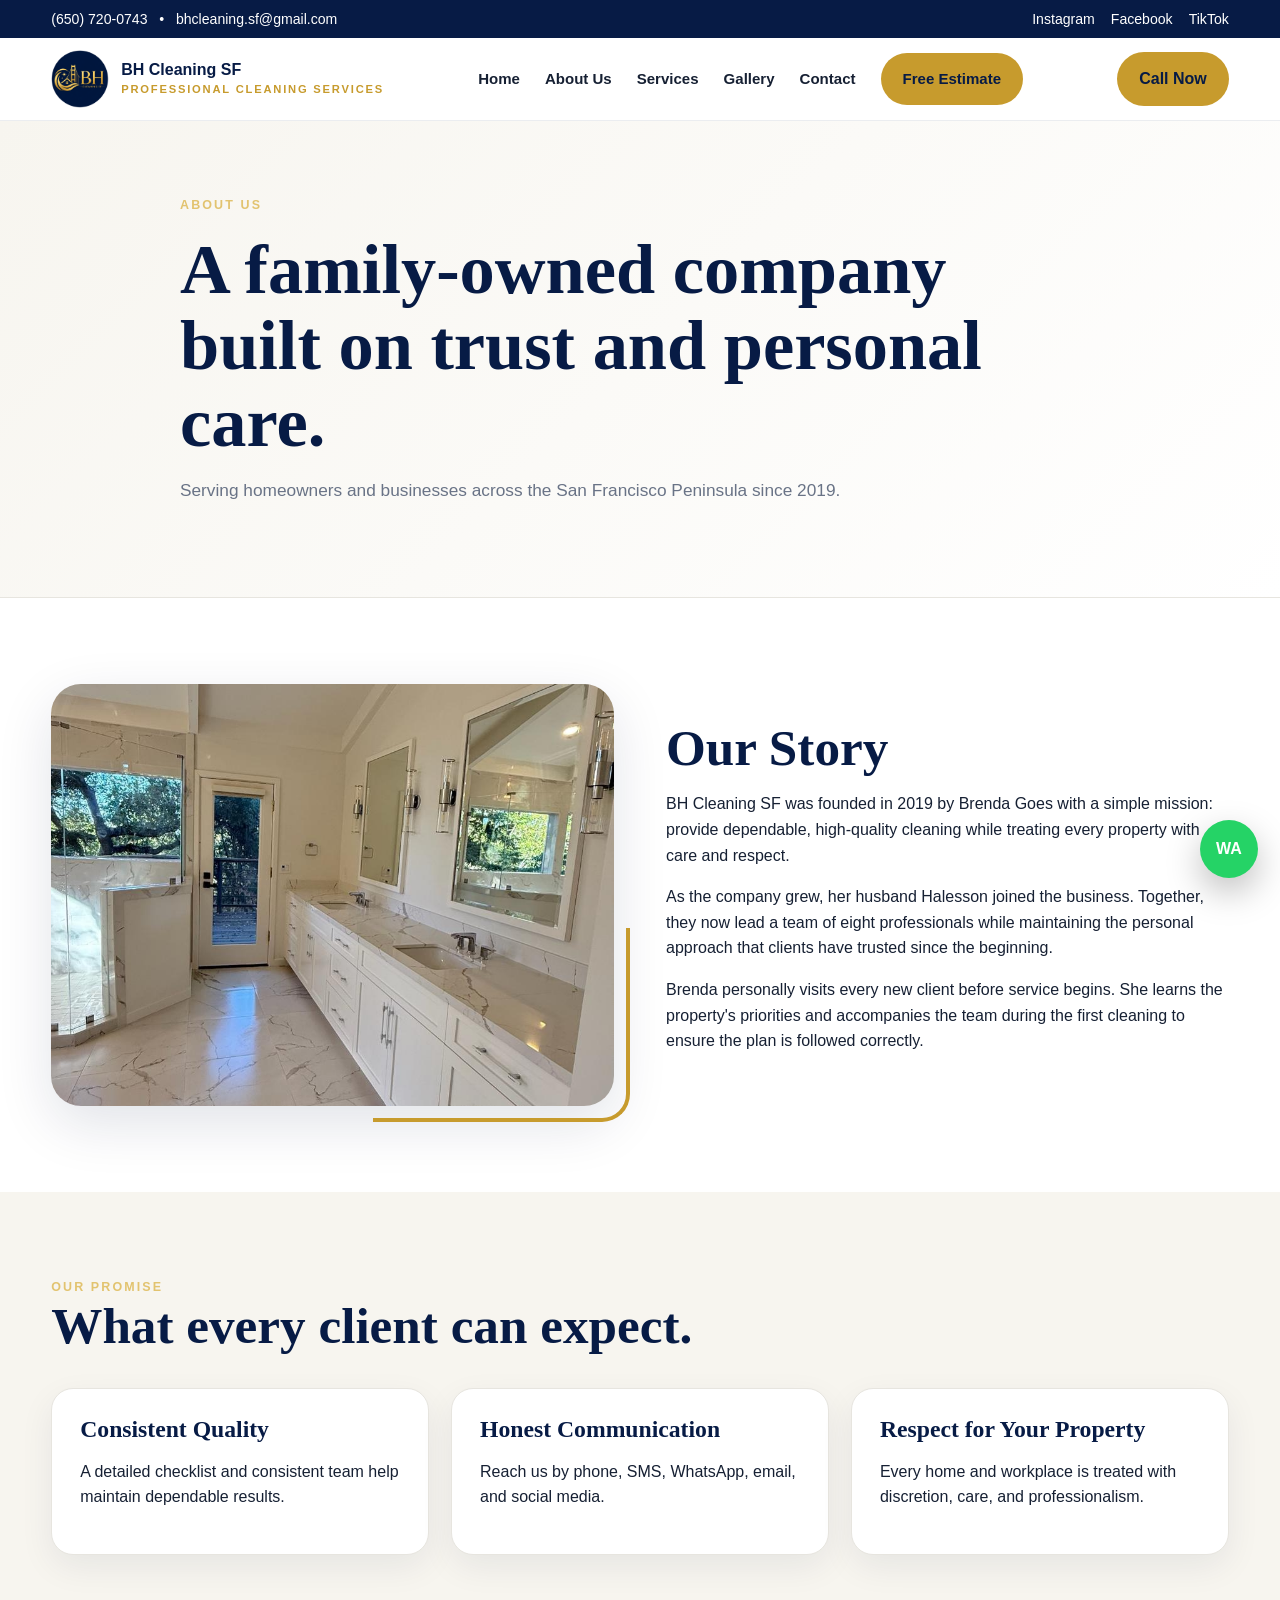
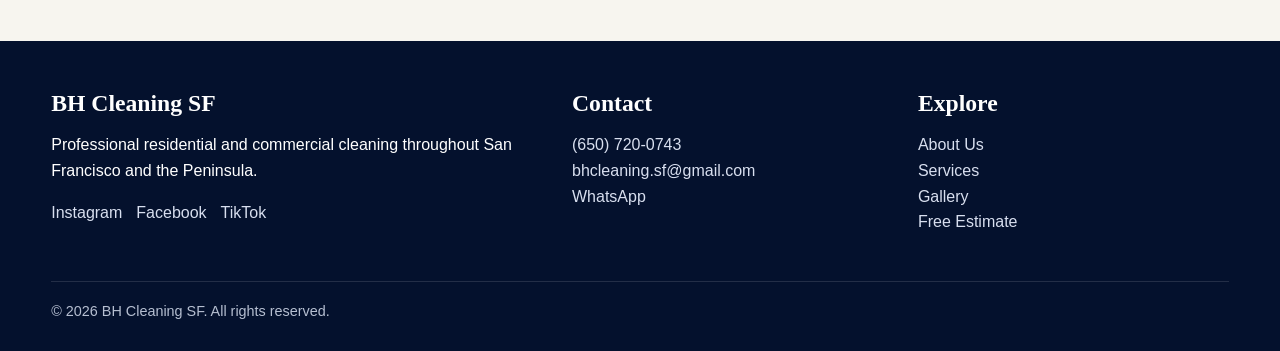
==== about.html @ 02523dd5 "Add files via upload" ====
<!doctype html><html lang="en"><head><meta charset="utf-8"><meta name="viewport" content="width=device-width,initial-scale=1"><title>About Us | BH Cleaning SF</title><meta name="description" content="Learn about BH Cleaning SF, a family-owned cleaning company founded by Brenda Goes in 2019."><link rel="stylesheet" href="styles.css"></head><body>
<div class="topbar">
  <div class="container topbar-inner">
    <div><a href="tel:+16507200743">(650) 720-0743</a> &nbsp; • &nbsp; <a href="mailto:bhcleaning.sf@gmail.com">bhcleaning.sf@gmail.com</a></div>
    <div class="topbar-social">
      <a href="https://instagram.com/bhcleaningsf" target="_blank" rel="noopener">Instagram</a>
      <a href="https://facebook.com/bhcleaningsf" target="_blank" rel="noopener">Facebook</a>
      <a href="https://tiktok.com/@bhcleaningsf" target="_blank" rel="noopener">TikTok</a>
    </div>
  </div>
</div>

<header class="site-header">
  <div class="container nav">
    <a class="brand" href="index.html">
      <img src="assets/logo.png" alt="BH Cleaning SF logo">
      <span class="brand-copy"><span>BH Cleaning SF</span><small>Professional Cleaning Services</small></span>
    </a>
    <nav class="nav-links">
      <a href="index.html">Home</a><a href="about.html">About Us</a><a href="services.html">Services</a>
      <a href="gallery.html">Gallery</a><a href="contact.html">Contact</a>
      <a class="btn btn-gold" href="contact.html">Free Estimate</a>
    </nav>
    <a class="btn btn-gold mobile-cta" href="tel:+16507200743">Call Now</a>
  </div>
</header>
<main>
<section class="page-hero"><div class="container"><div class="eyebrow">About Us</div><h1>A family-owned company built on trust and personal care.</h1><p class="lead">Serving homeowners and businesses across the San Francisco Peninsula since 2019.</p></div></section>
<section><div class="container split"><div class="media-frame fade"><img src="assets/kitchen.png" alt="BH Cleaning SF cared-for kitchen"></div><div class="fade"><h2>Our Story</h2><p>BH Cleaning SF was founded in 2019 by Brenda Goes with a simple mission: provide dependable, high-quality cleaning while treating every property with care and respect.</p><p>As the company grew, her husband Halesson joined the business. Together, they now lead a team of eight professionals while maintaining the personal approach that clients have trusted since the beginning.</p><p>Brenda personally visits every new client before service begins. She learns the property's priorities and accompanies the team during the first cleaning to ensure the plan is followed correctly.</p></div></div></section>
<section class="soft"><div class="container"><div class="section-intro fade"><div class="eyebrow">Our Promise</div><h2>What every client can expect.</h2></div><div class="cards"><div class="card fade"><h3>Consistent Quality</h3><p>A detailed checklist and consistent team help maintain dependable results.</p></div><div class="card fade"><h3>Honest Communication</h3><p>Reach us by phone, SMS, WhatsApp, email, and social media.</p></div><div class="card fade"><h3>Respect for Your Property</h3><p>Every home and workplace is treated with discretion, care, and professionalism.</p></div></div></div></section>
</main>
<footer class="footer">
  <div class="container">
    <div class="footer-grid">
      <div>
        <h3>BH Cleaning SF</h3>
        <p>Professional residential and commercial cleaning throughout San Francisco and the Peninsula.</p>
        <div class="footer-social">
          <a href="https://instagram.com/bhcleaningsf" target="_blank" rel="noopener">Instagram</a>
          <a href="https://facebook.com/bhcleaningsf" target="_blank" rel="noopener">Facebook</a>
          <a href="https://tiktok.com/@bhcleaningsf" target="_blank" rel="noopener">TikTok</a>
        </div>
      </div>
      <div><h3>Contact</h3><p><a href="tel:+16507200743">(650) 720-0743</a><br><a href="mailto:bhcleaning.sf@gmail.com">bhcleaning.sf@gmail.com</a><br><a href="https://wa.me/16507200743">WhatsApp</a></p></div>
      <div><h3>Explore</h3><p><a href="about.html">About Us</a><br><a href="services.html">Services</a><br><a href="gallery.html">Gallery</a><br><a href="contact.html">Free Estimate</a></p></div>
    </div>
    <div class="footer-bottom">© 2026 BH Cleaning SF. All rights reserved.</div>
  </div>
</footer>
<a class="whatsapp" href="https://wa.me/16507200743" aria-label="Message BH Cleaning SF on WhatsApp">WA</a>
<script src="script.js"></script></body></html>
---- styles.css ----
:root{
  --navy:#071b45;
  --navy-2:#0d2d63;
  --gold:#c79b2d;
  --gold-soft:#e2c36f;
  --cream:#f7f5ef;
  --white:#ffffff;
  --ink:#162033;
  --muted:#697386;
  --line:#e7e5df;
  --shadow:0 18px 55px rgba(7,27,69,.12);
}
*{box-sizing:border-box}
html{scroll-behavior:smooth}
body{margin:0;font-family:Arial,Helvetica,sans-serif;color:var(--ink);background:var(--white);line-height:1.6}
img{display:block;max-width:100%}
a{text-decoration:none;color:inherit}
button,input,select,textarea{font:inherit}
.container{width:min(1180px,92%);margin-inline:auto}
.topbar{background:var(--navy);color:#fff;font-size:.88rem}
.topbar-inner{min-height:38px;display:flex;justify-content:space-between;align-items:center;gap:20px}
.topbar a{color:#fff}
.topbar-social{display:flex;gap:16px}
.site-header{position:sticky;top:0;z-index:100;background:rgba(255,255,255,.96);backdrop-filter:blur(14px);border-bottom:1px solid rgba(7,27,69,.08)}
.nav{min-height:82px;display:flex;align-items:center;justify-content:space-between;gap:24px}
.brand{display:flex;align-items:center;gap:12px;color:var(--navy);font-weight:800}
.brand img{width:58px;height:58px;border-radius:50%;object-fit:cover}
.brand-copy{display:flex;flex-direction:column;line-height:1.05}
.brand-copy small{margin-top:5px;color:var(--gold);font-size:.7rem;letter-spacing:.16em;text-transform:uppercase}
.nav-links{display:flex;align-items:center;gap:25px;font-weight:700;font-size:.94rem}
.nav-links a:hover,.active{color:var(--gold)}
.mobile-cta{display:none}
.btn{display:inline-flex;align-items:center;justify-content:center;gap:9px;border-radius:999px;padding:13px 21px;border:1px solid transparent;font-weight:800;transition:.2s ease}
.btn:hover{transform:translateY(-2px)}
.btn-gold{background:var(--gold);color:var(--navy)}
.btn-navy{background:var(--navy);color:#fff}
.btn-outline{border-color:var(--navy);color:var(--navy);background:transparent}
.hero{min-height:720px;display:grid;align-items:center;position:relative;overflow:hidden;background:var(--navy)}
.hero::before{content:"";position:absolute;inset:0;background:linear-gradient(90deg,rgba(7,27,69,.96) 0%,rgba(7,27,69,.85) 44%,rgba(7,27,69,.16) 72%,rgba(7,27,69,.04) 100%);z-index:1}
.hero-bg{position:absolute;inset:0;width:100%;height:100%;object-fit:cover}
.hero-content{position:relative;z-index:2;max-width:700px;color:#fff;padding:100px 0}
.eyebrow{color:var(--gold-soft);text-transform:uppercase;letter-spacing:.17em;font-size:.78rem;font-weight:800}
h1,h2,h3{font-family:Georgia,"Times New Roman",serif;line-height:1.08;margin-top:0}
h1{font-size:clamp(3rem,6.6vw,6rem);margin:.22em 0;color:#fff}
h2{font-size:clamp(2.15rem,4vw,3.7rem);color:var(--navy);margin-bottom:.32em}
h3{font-size:1.48rem;color:var(--navy);margin-bottom:.35em}
.hero p{font-size:1.16rem;max-width:640px;color:#eef2fb}
.hero-actions{display:flex;gap:14px;flex-wrap:wrap;margin-top:30px}
.hero .btn-outline{border-color:#fff;color:#fff}
.hero-badges{display:flex;gap:22px;flex-wrap:wrap;margin-top:30px;font-size:.94rem}
.hero-badges span{display:flex;gap:8px;align-items:center}
.trust-strip{background:var(--cream);border-bottom:1px solid var(--line)}
.trust-grid{display:grid;grid-template-columns:repeat(4,1fr);gap:18px;padding:23px 0;text-align:center;font-weight:800;color:var(--navy)}
section{padding:86px 0}
.section-intro{max-width:800px}
.lead{color:var(--muted);font-size:1.08rem}
.cards{display:grid;grid-template-columns:repeat(3,1fr);gap:22px;margin-top:35px}
.card{border:1px solid var(--line);background:#fff;border-radius:22px;padding:28px;box-shadow:0 12px 34px rgba(7,27,69,.07)}
.card-number{width:48px;height:48px;border-radius:15px;display:grid;place-items:center;background:var(--navy);color:var(--gold-soft);font-weight:900;margin-bottom:17px}
.soft{background:var(--cream)}
.split{display:grid;grid-template-columns:1fr 1fr;gap:52px;align-items:center}
.media-frame{position:relative}
.media-frame img{border-radius:30px;box-shadow:var(--shadow);width:100%;aspect-ratio:4/3;object-fit:cover}
.media-frame::after{content:"";position:absolute;right:-16px;bottom:-16px;width:45%;height:45%;border-right:4px solid var(--gold);border-bottom:4px solid var(--gold);border-radius:0 0 28px 0;pointer-events:none}
.checks{display:grid;gap:15px;margin-top:25px}
.check{display:flex;gap:13px;align-items:flex-start}
.check i{width:27px;height:27px;border-radius:50%;display:grid;place-items:center;background:var(--gold);color:var(--navy);font-style:normal;font-weight:900;flex:none}
.service-grid{display:grid;grid-template-columns:repeat(3,1fr);gap:22px;margin-top:35px}
.service-card{overflow:hidden;border-radius:23px;background:#fff;border:1px solid var(--line);box-shadow:0 12px 34px rgba(7,27,69,.08)}
.service-card img{width:100%;height:220px;object-fit:cover}
.service-card div{padding:24px}
.process{background:var(--navy);color:#fff}
.process h2{color:#fff}
.process-grid{display:grid;grid-template-columns:repeat(4,1fr);gap:18px;margin-top:34px}
.step{padding:25px;border:1px solid rgba(255,255,255,.17);border-radius:20px;background:rgba(255,255,255,.05)}
.step strong{display:block;color:var(--gold-soft);font-size:2rem;font-family:Georgia,serif;margin-bottom:9px}
.gallery-grid{display:grid;grid-template-columns:1.2fr .8fr .8fr;grid-template-rows:290px 290px;gap:16px;margin-top:34px}
.gallery-grid img{width:100%;height:100%;object-fit:cover;border-radius:20px}
.gallery-grid .large{grid-row:1/3}
.gallery-grid .wide{grid-column:2/4}
.reviews{background:var(--cream)}
.google-rating{display:inline-flex;align-items:center;gap:12px;padding:12px 18px;border-radius:999px;background:#fff;border:1px solid var(--line);font-weight:800;color:var(--navy);box-shadow:0 7px 24px rgba(7,27,69,.07)}
.stars{color:#f4b400;letter-spacing:.08em}
.review-note{margin-top:22px;max-width:700px;color:var(--muted)}
.area-list{display:flex;flex-wrap:wrap;gap:11px;margin-top:25px}
.area-list span{padding:10px 15px;border-radius:999px;background:#fff;border:1px solid var(--line);font-weight:700;color:var(--navy)}
.cta{background:linear-gradient(135deg,var(--gold),var(--gold-soft));padding:62px 0}
.cta-inner{display:flex;align-items:center;justify-content:space-between;gap:30px}
.cta h2{margin:0;color:var(--navy)}
.page-hero{background:linear-gradient(135deg,var(--cream),#fff);padding:75px 0;border-bottom:1px solid var(--line)}
.page-hero .container{max-width:920px}
.page-hero h1{color:var(--navy);font-size:clamp(2.8rem,5.5vw,5rem)}
.contact-grid{display:grid;grid-template-columns:.9fr 1.1fr;gap:42px}
.contact-card{background:var(--navy);color:#fff;border-radius:26px;padding:32px}
.contact-card h2,.contact-card h3{color:#fff}
.contact-list{display:grid;gap:17px;margin-top:25px}
.contact-list a{color:#fff}
.social-buttons{display:flex;flex-wrap:wrap;gap:11px;margin-top:24px}
.social-buttons a{padding:10px 14px;border-radius:999px;border:1px solid rgba(255,255,255,.24)}
form{display:grid;gap:16px}
label{font-weight:800;color:var(--navy)}
input,select,textarea{width:100%;padding:14px 15px;border:1px solid #d8dce5;border-radius:13px;background:#fff}
textarea{min-height:145px;resize:vertical}
.footer{background:#04112d;color:#fff;padding:50px 0 28px}
.footer-grid{display:grid;grid-template-columns:1.25fr .8fr .8fr;gap:35px}
.footer h3{color:#fff}
.footer a{color:#d8dfef}
.footer-social{display:flex;gap:14px;flex-wrap:wrap;margin-top:14px}
.footer-bottom{border-top:1px solid rgba(255,255,255,.12);margin-top:30px;padding-top:18px;color:#b6bfd1;font-size:.9rem}
.whatsapp{position:fixed;right:22px;bottom:22px;z-index:90;width:58px;height:58px;border-radius:50%;display:grid;place-items:center;background:#25d366;color:#fff;font-weight:900;box-shadow:0 14px 35px rgba(0,0,0,.25)}
.fade{opacity:0;transform:translateY(18px);transition:.75s ease}
.fade.visible{opacity:1;transform:none}
@media(max-width:930px){
 .nav-links{display:none}.mobile-cta{display:inline-flex}
 .topbar-social{display:none}.hero{min-height:650px}.hero::before{background:linear-gradient(90deg,rgba(7,27,69,.94),rgba(7,27,69,.62))}
 .trust-grid,.process-grid{grid-template-columns:repeat(2,1fr)}
 .cards,.service-grid{grid-template-columns:repeat(2,1fr)}
 .split,.contact-grid{grid-template-columns:1fr}
 .gallery-grid{grid-template-columns:1fr 1fr;grid-template-rows:auto}
 .gallery-grid .large,.gallery-grid .wide{grid-row:auto;grid-column:auto}
 .gallery-grid img{height:300px}
 .cta-inner{align-items:flex-start;flex-direction:column}
 .footer-grid{grid-template-columns:1fr 1fr}
}
@media(max-width:620px){
 .topbar-inner{justify-content:center}
 .topbar-inner>div:last-child{display:none}
 .brand-copy span{font-size:.94rem}
 .brand-copy small{display:none}
 .hero{min-height:620px}
 .hero-content{padding:75px 0}
 .trust-grid,.cards,.service-grid,.process-grid,.footer-grid{grid-template-columns:1fr}
 .gallery-grid{grid-template-columns:1fr}
 .gallery-grid img{height:260px}
 section{padding:62px 0}
 .hero-actions .btn{width:100%}
}
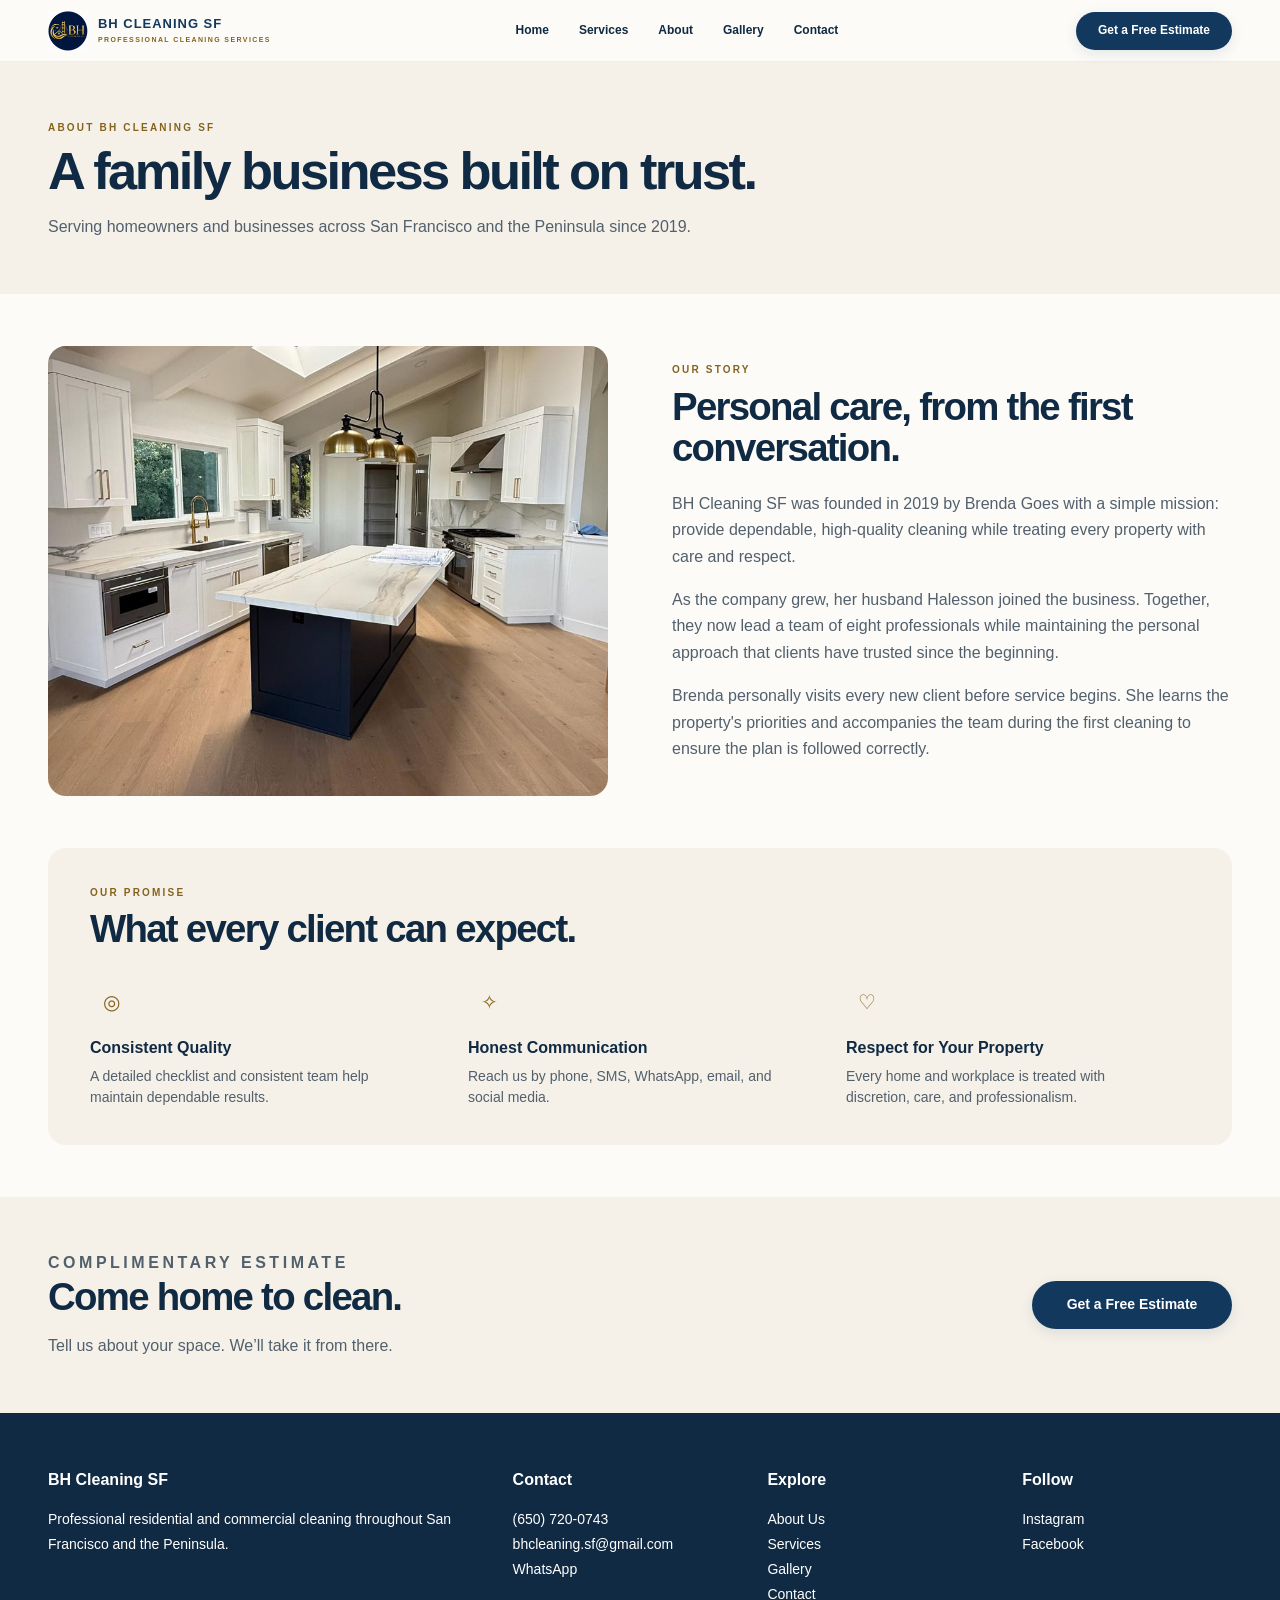
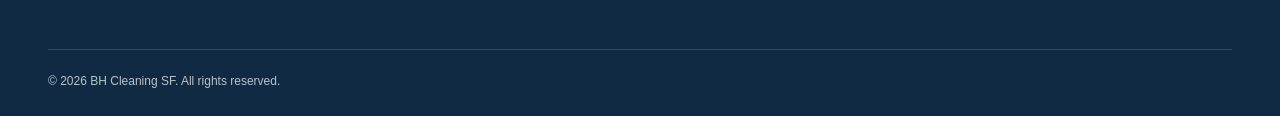
==== commit 1db317df: "Unify BH Cleaning SF inner pages with approved homepage" ====
--- a/about.html
+++ b/about.html
@@ -1,51 +1,11 @@
-<!doctype html><html lang="en"><head><meta charset="utf-8"><meta name="viewport" content="width=device-width,initial-scale=1"><title>About Us | BH Cleaning SF</title><meta name="description" content="Learn about BH Cleaning SF, a family-owned cleaning company founded by Brenda Goes in 2019."><link rel="stylesheet" href="styles.css"></head><body>
-<div class="topbar">
-  <div class="container topbar-inner">
-    <div><a href="tel:+16507200743">(650) 720-0743</a> &nbsp; • &nbsp; <a href="mailto:bhcleaning.sf@gmail.com">bhcleaning.sf@gmail.com</a></div>
-    <div class="topbar-social">
-      <a href="https://instagram.com/bhcleaningsf" target="_blank" rel="noopener">Instagram</a>
-      <a href="https://facebook.com/bhcleaningsf" target="_blank" rel="noopener">Facebook</a>
-      <a href="https://tiktok.com/@bhcleaningsf" target="_blank" rel="noopener">TikTok</a>
-    </div>
-  </div>
-</div>
-
-<header class="site-header">
-  <div class="container nav">
-    <a class="brand" href="index.html">
-      <img src="assets/logo.png" alt="BH Cleaning SF logo">
-      <span class="brand-copy"><span>BH Cleaning SF</span><small>Professional Cleaning Services</small></span>
-    </a>
-    <nav class="nav-links">
-      <a href="index.html">Home</a><a href="about.html">About Us</a><a href="services.html">Services</a>
-      <a href="gallery.html">Gallery</a><a href="contact.html">Contact</a>
-      <a class="btn btn-gold" href="contact.html">Free Estimate</a>
-    </nav>
-    <a class="btn btn-gold mobile-cta" href="tel:+16507200743">Call Now</a>
-  </div>
-</header>
-<main>
-<section class="page-hero"><div class="container"><div class="eyebrow">About Us</div><h1>A family-owned company built on trust and personal care.</h1><p class="lead">Serving homeowners and businesses across the San Francisco Peninsula since 2019.</p></div></section>
-<section><div class="container split"><div class="media-frame fade"><img src="assets/kitchen.png" alt="BH Cleaning SF cared-for kitchen"></div><div class="fade"><h2>Our Story</h2><p>BH Cleaning SF was founded in 2019 by Brenda Goes with a simple mission: provide dependable, high-quality cleaning while treating every property with care and respect.</p><p>As the company grew, her husband Halesson joined the business. Together, they now lead a team of eight professionals while maintaining the personal approach that clients have trusted since the beginning.</p><p>Brenda personally visits every new client before service begins. She learns the property's priorities and accompanies the team during the first cleaning to ensure the plan is followed correctly.</p></div></div></section>
-<section class="soft"><div class="container"><div class="section-intro fade"><div class="eyebrow">Our Promise</div><h2>What every client can expect.</h2></div><div class="cards"><div class="card fade"><h3>Consistent Quality</h3><p>A detailed checklist and consistent team help maintain dependable results.</p></div><div class="card fade"><h3>Honest Communication</h3><p>Reach us by phone, SMS, WhatsApp, email, and social media.</p></div><div class="card fade"><h3>Respect for Your Property</h3><p>Every home and workplace is treated with discretion, care, and professionalism.</p></div></div></div></section>
-</main>
-<footer class="footer">
-  <div class="container">
-    <div class="footer-grid">
-      <div>
-        <h3>BH Cleaning SF</h3>
-        <p>Professional residential and commercial cleaning throughout San Francisco and the Peninsula.</p>
-        <div class="footer-social">
-          <a href="https://instagram.com/bhcleaningsf" target="_blank" rel="noopener">Instagram</a>
-          <a href="https://facebook.com/bhcleaningsf" target="_blank" rel="noopener">Facebook</a>
-          <a href="https://tiktok.com/@bhcleaningsf" target="_blank" rel="noopener">TikTok</a>
-        </div>
-      </div>
-      <div><h3>Contact</h3><p><a href="tel:+16507200743">(650) 720-0743</a><br><a href="mailto:bhcleaning.sf@gmail.com">bhcleaning.sf@gmail.com</a><br><a href="https://wa.me/16507200743">WhatsApp</a></p></div>
-      <div><h3>Explore</h3><p><a href="about.html">About Us</a><br><a href="services.html">Services</a><br><a href="gallery.html">Gallery</a><br><a href="contact.html">Free Estimate</a></p></div>
-    </div>
-    <div class="footer-bottom">© 2026 BH Cleaning SF. All rights reserved.</div>
-  </div>
-</footer>
-<a class="whatsapp" href="https://wa.me/16507200743" aria-label="Message BH Cleaning SF on WhatsApp">WA</a>
-<script src="script.js"></script></body></html>+<!doctype html><html lang="en"><head><meta charset="utf-8"><meta name="viewport" content="width=device-width,initial-scale=1"><title>About Us | BH Cleaning SF</title><meta name="description" content="Learn about BH Cleaning SF, a family-owned cleaning company founded by Brenda Goes in 2019."><link rel="icon" href="assets/logo.png"><link rel="stylesheet" href="styles.css"></head><body>
+<header class="header"><div class="wrap header-inner">
+<a class="brand" href="index.html" aria-label="BH Cleaning SF home"><img src="assets/logo.png" alt="BH Cleaning SF official logo"><span>BH CLEANING SF<small>PROFESSIONAL CLEANING SERVICES</small></span></a>
+<nav aria-label="Main navigation"><a href="index.html">Home</a><a href="services.html">Services</a><a href="about.html">About</a><a href="gallery.html">Gallery</a><a href="contact.html">Contact</a></nav>
+<details class="mobile-menu"><summary aria-label="Open navigation menu">Menu</summary><div><a href="index.html">Home</a><a href="services.html">Services</a><a href="about.html">About</a><a href="gallery.html">Gallery</a><a href="contact.html">Contact</a></div></details>
+<a class="button primary header-cta" href="contact.html">Get a Free Estimate</a></div></header>
+<main><section class="page-hero"><div class="wrap"><p class="eyebrow">ABOUT BH CLEANING SF</p><h1>A family business built on trust.</h1><p>Serving homeowners and businesses across San Francisco and the Peninsula since 2019.</p></div></section><section class="section"><div class="wrap story-grid"><div class="story-image"><img src="assets/hero-living-room.png" alt="Complete kitchen cared for by BH Cleaning SF" loading="lazy"></div><div class="story-copy"><p class="eyebrow">OUR STORY</p><h2>Personal care, from the first conversation.</h2><p>BH Cleaning SF was founded in 2019 by Brenda Goes with a simple mission: provide dependable, high-quality cleaning while treating every property with care and respect.</p><p>As the company grew, her husband Halesson joined the business. Together, they now lead a team of eight professionals while maintaining the personal approach that clients have trusted since the beginning.</p><p>Brenda personally visits every new client before service begins. She learns the property's priorities and accompanies the team during the first cleaning to ensure the plan is followed correctly.</p></div></div></section>
+<section class="section promise"><div class="wrap promise-panel"><p class="eyebrow">OUR PROMISE</p><h2>What every client can expect.</h2><div class="promise-grid"><div><span class="circle" aria-hidden="true">◎</span><h3>Consistent Quality</h3><p>A detailed checklist and consistent team help maintain dependable results.</p></div><div><span class="circle" aria-hidden="true">✧</span><h3>Honest Communication</h3><p>Reach us by phone, SMS, WhatsApp, email, and social media.</p></div><div><span class="circle" aria-hidden="true">♡</span><h3>Respect for Your Property</h3><p>Every home and workplace is treated with discretion, care, and professionalism.</p></div></div></div></section><section class="closing"><div class="wrap closing-grid"><div><p class="eyebrow">COMPLIMENTARY ESTIMATE</p><h2>Come home to clean.</h2><p>Tell us about your space. We’ll take it from there.</p></div><a class="button primary" href="contact.html">Get a Free Estimate</a></div></section></main>
+<footer><div class="wrap footer-grid"><div><strong>BH Cleaning SF</strong><p>Professional residential and commercial cleaning throughout San Francisco and the Peninsula.</p></div><div><strong>Contact</strong><p><a href="tel:+16507200743">(650) 720-0743</a><br><a href="mailto:bhcleaning.sf@gmail.com">bhcleaning.sf@gmail.com</a><br><a href="https://wa.me/16507200743">WhatsApp</a></p></div><div><strong>Explore</strong><p><a href="about.html">About Us</a><br><a href="services.html">Services</a><br><a href="gallery.html">Gallery</a><br><a href="contact.html">Contact</a></p></div><div><strong>Follow</strong><p><a href="https://instagram.com/bhcleaningsf" target="_blank" rel="noopener">Instagram</a><br><a href="https://facebook.com/bhcleaningsf" target="_blank" rel="noopener">Facebook</a></p></div></div><div class="wrap copyright">© 2026 BH Cleaning SF. All rights reserved.</div></footer>
+<div class="mobile-actions"><a href="tel:+16507200743">Call</a><a href="https://wa.me/16507200743">WhatsApp</a><a href="contact.html">Get a Free Estimate</a></div>
+<script src="script.js"></script></body></html>
--- a/styles.css
+++ b/styles.css
@@ -1,138 +1,67 @@
-
-:root{
-  --navy:#071b45;
-  --navy-2:#0d2d63;
-  --gold:#c79b2d;
-  --gold-soft:#e2c36f;
-  --cream:#f7f5ef;
-  --white:#ffffff;
-  --ink:#162033;
-  --muted:#697386;
-  --line:#e7e5df;
-  --shadow:0 18px 55px rgba(7,27,69,.12);
+@import url("homepage.css");
+.page-hero{padding:58px 0 54px;background:var(--warm)}
+.page-hero h1{max-width:810px;margin:0;color:var(--deep);font-size:clamp(42px,4.1vw,59px);font-weight:750;letter-spacing:-.05em;line-height:1.04}
+.page-hero p:last-child{max-width:650px;margin:17px 0 0;color:var(--muted);font-size:16px;line-height:1.55}
+.section{padding:52px 0}
+.story-grid{display:grid;grid-template-columns:1fr 1fr;gap:clamp(34px,5vw,80px);align-items:center}
+.story-image{height:450px;overflow:hidden;border-radius:18px}
+.story-image img{width:100%;height:100%;object-fit:cover;object-position:center 55%}
+.story-copy h2{margin-bottom:22px}
+.story-copy p:not(.eyebrow){margin:0 0 17px;color:var(--muted);font-size:16px;line-height:1.65}
+.promise{padding-top:0}
+.promise-panel{background:var(--warm);border-radius:18px;padding:37px 42px}
+.promise-grid{display:grid;grid-template-columns:repeat(3,minmax(0,1fr));gap:34px;margin-top:32px}
+.promise-grid h3{margin-top:14px;font-size:16px}
+.promise-grid p{max-width:310px;margin:8px 0 0;color:var(--muted);font-size:14px;line-height:1.5}
+.page-service-grid{display:grid;grid-template-columns:repeat(4,minmax(0,1fr));gap:18px}
+.page-service-grid .service-card img,.page-service-grid .eco-icon{height:165px;width:100%;object-fit:cover}
+.page-service-grid .service-card div:last-child{min-height:116px;padding:17px 17px 21px}
+.page-service-grid .service-card h3{font-size:16px}
+.page-service-grid .service-card p{font-size:13px;line-height:1.5;padding-right:0;margin-top:8px}
+.page-service-grid .service-card div:last-child:after{display:none}
+.eco-icon{display:grid;place-items:center;background:var(--warm);color:var(--gold);font-size:54px}
+.page-gallery{display:grid;grid-template-columns:repeat(3,minmax(0,1fr));grid-auto-rows:250px;gap:12px}
+.page-gallery figure{margin:0;overflow:hidden;border-radius:15px;background:var(--warm)}
+.page-gallery .gallery-feature{grid-column:span 2;grid-row:span 2}
+.page-gallery img{width:100%;height:100%;object-fit:cover;object-position:center 55%;transition:transform .25s ease}
+.page-gallery figure:hover img{transform:scale(1.025)}
+.contact-grid{display:grid;grid-template-columns:minmax(260px,.78fr) minmax(0,1.22fr);gap:42px;align-items:start}
+.contact-card{padding:33px 34px 38px;border-radius:18px;background:var(--warm)}
+.contact-card h2{font-size:clamp(30px,2.6vw,40px)}
+.contact-card>p:not(.eyebrow){font-size:15px;color:var(--muted);margin:16px 0 24px}
+.contact-list{display:grid;border-top:1px solid var(--line)}
+.contact-list a{display:flex;justify-content:space-between;align-items:center;gap:12px;padding:17px 0;border-bottom:1px solid var(--line);font-size:14px}
+.contact-list a span{color:var(--muted);text-align:right;overflow-wrap:anywhere}
+.contact-list a:hover,.social-buttons a:hover{color:var(--navy)}
+.social-buttons{display:flex;gap:17px;flex-wrap:wrap;margin-top:24px;font-size:13px;font-weight:700}
+.form-column{min-width:0}
+#quote-form{display:grid;gap:19px;padding:32px;background:#fff;border:1px solid var(--line);border-radius:18px;box-shadow:0 3px 16px #12385D0a}
+.form-row{display:grid;grid-template-columns:repeat(2,minmax(0,1fr));gap:17px}
+.form-row-three{grid-template-columns:repeat(3,minmax(0,1fr))}
+#quote-form label{display:block;margin-bottom:7px;color:var(--deep);font-size:13px;font-weight:700}
+#quote-form input,#quote-form select,#quote-form textarea{display:block;width:100%;min-height:46px;padding:11px 13px;border:1px solid #d9dfe2;border-radius:9px;background:#fff;color:var(--deep);font:inherit;font-size:14px}
+#quote-form textarea{min-height:116px;resize:vertical}
+#quote-form input:focus,#quote-form select:focus,#quote-form textarea:focus{outline:2px solid #12385D55;outline-offset:1px;border-color:var(--navy)}
+.submit-btn{border:0;cursor:pointer;justify-self:start}
+.submit-btn:disabled{opacity:.65;cursor:wait}
+.form-status{margin:0;font-size:13px;font-weight:700}
+.form-status:empty{display:none}
+.form-status.sending{color:var(--navy)}
+.form-status.success{color:#176940;background:#eaf6ef;padding:12px;border-radius:8px}
+.form-status.error{color:#9b2222;background:#fff0ee;padding:12px;border-radius:8px}
+.form-privacy{margin:0;color:var(--muted);font-size:12px}
+.honeypot{position:absolute!important;left:-10000px!important;width:1px!important;height:1px!important;overflow:hidden!important}
+.header nav a[aria-current="page"]{color:var(--navy);box-shadow:inset 0 -2px var(--gold)}
+@media(max-width:900px){.page-service-grid{grid-template-columns:repeat(2,minmax(0,1fr))}.story-grid{gap:30px}.contact-grid{grid-template-columns:1fr}}
+@media(max-width:680px){
+ body{overflow-x:hidden}.page-hero{padding:47px 0 44px}.page-hero h1{font-size:clamp(38px,9vw,51px)}.page-hero p:last-child{font-size:15px;margin-top:15px}
+ .story-grid{grid-template-columns:1fr;gap:28px}.story-image{height:330px}.story-copy p:not(.eyebrow){font-size:15px}
+ .promise-panel{width:min(100% - 24px,1280px);padding:29px 23px}.promise-grid{grid-template-columns:1fr;gap:25px;margin-top:25px}
+ .promise-grid>div{display:grid;grid-template-columns:44px 1fr;gap:0 14px}.promise-grid .circle{grid-row:span 2;margin:0}.promise-grid h3{margin:0}.promise-grid p{margin-top:5px}
+ .page-service-grid{gap:11px}.page-service-grid .service-card img,.page-service-grid .eco-icon{height:125px}.page-service-grid .service-card div:last-child{padding:13px;min-height:125px}.page-service-grid .service-card h3{font-size:13px}.page-service-grid .service-card p{font-size:12px}
+ .page-gallery{grid-template-columns:repeat(2,minmax(0,1fr));grid-auto-rows:155px;gap:8px}.page-gallery .gallery-feature{grid-column:span 2;grid-row:span 2}
+ .contact-grid{gap:20px}.contact-card{padding:26px}.contact-list a{align-items:flex-start;flex-direction:column;gap:3px}.contact-list a span{text-align:left}
+ #quote-form{padding:22px;gap:17px}.form-row,.form-row-three{grid-template-columns:1fr}.submit-btn{width:100%}
 }
-*{box-sizing:border-box}
-html{scroll-behavior:smooth}
-body{margin:0;font-family:Arial,Helvetica,sans-serif;color:var(--ink);background:var(--white);line-height:1.6}
-img{display:block;max-width:100%}
-a{text-decoration:none;color:inherit}
-button,input,select,textarea{font:inherit}
-.container{width:min(1180px,92%);margin-inline:auto}
-.topbar{background:var(--navy);color:#fff;font-size:.88rem}
-.topbar-inner{min-height:38px;display:flex;justify-content:space-between;align-items:center;gap:20px}
-.topbar a{color:#fff}
-.topbar-social{display:flex;gap:16px}
-.site-header{position:sticky;top:0;z-index:100;background:rgba(255,255,255,.96);backdrop-filter:blur(14px);border-bottom:1px solid rgba(7,27,69,.08)}
-.nav{min-height:82px;display:flex;align-items:center;justify-content:space-between;gap:24px}
-.brand{display:flex;align-items:center;gap:12px;color:var(--navy);font-weight:800}
-.brand img{width:58px;height:58px;border-radius:50%;object-fit:cover}
-.brand-copy{display:flex;flex-direction:column;line-height:1.05}
-.brand-copy small{margin-top:5px;color:var(--gold);font-size:.7rem;letter-spacing:.16em;text-transform:uppercase}
-.nav-links{display:flex;align-items:center;gap:25px;font-weight:700;font-size:.94rem}
-.nav-links a:hover,.active{color:var(--gold)}
-.mobile-cta{display:none}
-.btn{display:inline-flex;align-items:center;justify-content:center;gap:9px;border-radius:999px;padding:13px 21px;border:1px solid transparent;font-weight:800;transition:.2s ease}
-.btn:hover{transform:translateY(-2px)}
-.btn-gold{background:var(--gold);color:var(--navy)}
-.btn-navy{background:var(--navy);color:#fff}
-.btn-outline{border-color:var(--navy);color:var(--navy);background:transparent}
-.hero{min-height:720px;display:grid;align-items:center;position:relative;overflow:hidden;background:var(--navy)}
-.hero::before{content:"";position:absolute;inset:0;background:linear-gradient(90deg,rgba(7,27,69,.96) 0%,rgba(7,27,69,.85) 44%,rgba(7,27,69,.16) 72%,rgba(7,27,69,.04) 100%);z-index:1}
-.hero-bg{position:absolute;inset:0;width:100%;height:100%;object-fit:cover}
-.hero-content{position:relative;z-index:2;max-width:700px;color:#fff;padding:100px 0}
-.eyebrow{color:var(--gold-soft);text-transform:uppercase;letter-spacing:.17em;font-size:.78rem;font-weight:800}
-h1,h2,h3{font-family:Georgia,"Times New Roman",serif;line-height:1.08;margin-top:0}
-h1{font-size:clamp(3rem,6.6vw,6rem);margin:.22em 0;color:#fff}
-h2{font-size:clamp(2.15rem,4vw,3.7rem);color:var(--navy);margin-bottom:.32em}
-h3{font-size:1.48rem;color:var(--navy);margin-bottom:.35em}
-.hero p{font-size:1.16rem;max-width:640px;color:#eef2fb}
-.hero-actions{display:flex;gap:14px;flex-wrap:wrap;margin-top:30px}
-.hero .btn-outline{border-color:#fff;color:#fff}
-.hero-badges{display:flex;gap:22px;flex-wrap:wrap;margin-top:30px;font-size:.94rem}
-.hero-badges span{display:flex;gap:8px;align-items:center}
-.trust-strip{background:var(--cream);border-bottom:1px solid var(--line)}
-.trust-grid{display:grid;grid-template-columns:repeat(4,1fr);gap:18px;padding:23px 0;text-align:center;font-weight:800;color:var(--navy)}
-section{padding:86px 0}
-.section-intro{max-width:800px}
-.lead{color:var(--muted);font-size:1.08rem}
-.cards{display:grid;grid-template-columns:repeat(3,1fr);gap:22px;margin-top:35px}
-.card{border:1px solid var(--line);background:#fff;border-radius:22px;padding:28px;box-shadow:0 12px 34px rgba(7,27,69,.07)}
-.card-number{width:48px;height:48px;border-radius:15px;display:grid;place-items:center;background:var(--navy);color:var(--gold-soft);font-weight:900;margin-bottom:17px}
-.soft{background:var(--cream)}
-.split{display:grid;grid-template-columns:1fr 1fr;gap:52px;align-items:center}
-.media-frame{position:relative}
-.media-frame img{border-radius:30px;box-shadow:var(--shadow);width:100%;aspect-ratio:4/3;object-fit:cover}
-.media-frame::after{content:"";position:absolute;right:-16px;bottom:-16px;width:45%;height:45%;border-right:4px solid var(--gold);border-bottom:4px solid var(--gold);border-radius:0 0 28px 0;pointer-events:none}
-.checks{display:grid;gap:15px;margin-top:25px}
-.check{display:flex;gap:13px;align-items:flex-start}
-.check i{width:27px;height:27px;border-radius:50%;display:grid;place-items:center;background:var(--gold);color:var(--navy);font-style:normal;font-weight:900;flex:none}
-.service-grid{display:grid;grid-template-columns:repeat(3,1fr);gap:22px;margin-top:35px}
-.service-card{overflow:hidden;border-radius:23px;background:#fff;border:1px solid var(--line);box-shadow:0 12px 34px rgba(7,27,69,.08)}
-.service-card img{width:100%;height:220px;object-fit:cover}
-.service-card div{padding:24px}
-.process{background:var(--navy);color:#fff}
-.process h2{color:#fff}
-.process-grid{display:grid;grid-template-columns:repeat(4,1fr);gap:18px;margin-top:34px}
-.step{padding:25px;border:1px solid rgba(255,255,255,.17);border-radius:20px;background:rgba(255,255,255,.05)}
-.step strong{display:block;color:var(--gold-soft);font-size:2rem;font-family:Georgia,serif;margin-bottom:9px}
-.gallery-grid{display:grid;grid-template-columns:1.2fr .8fr .8fr;grid-template-rows:290px 290px;gap:16px;margin-top:34px}
-.gallery-grid img{width:100%;height:100%;object-fit:cover;border-radius:20px}
-.gallery-grid .large{grid-row:1/3}
-.gallery-grid .wide{grid-column:2/4}
-.reviews{background:var(--cream)}
-.google-rating{display:inline-flex;align-items:center;gap:12px;padding:12px 18px;border-radius:999px;background:#fff;border:1px solid var(--line);font-weight:800;color:var(--navy);box-shadow:0 7px 24px rgba(7,27,69,.07)}
-.stars{color:#f4b400;letter-spacing:.08em}
-.review-note{margin-top:22px;max-width:700px;color:var(--muted)}
-.area-list{display:flex;flex-wrap:wrap;gap:11px;margin-top:25px}
-.area-list span{padding:10px 15px;border-radius:999px;background:#fff;border:1px solid var(--line);font-weight:700;color:var(--navy)}
-.cta{background:linear-gradient(135deg,var(--gold),var(--gold-soft));padding:62px 0}
-.cta-inner{display:flex;align-items:center;justify-content:space-between;gap:30px}
-.cta h2{margin:0;color:var(--navy)}
-.page-hero{background:linear-gradient(135deg,var(--cream),#fff);padding:75px 0;border-bottom:1px solid var(--line)}
-.page-hero .container{max-width:920px}
-.page-hero h1{color:var(--navy);font-size:clamp(2.8rem,5.5vw,5rem)}
-.contact-grid{display:grid;grid-template-columns:.9fr 1.1fr;gap:42px}
-.contact-card{background:var(--navy);color:#fff;border-radius:26px;padding:32px}
-.contact-card h2,.contact-card h3{color:#fff}
-.contact-list{display:grid;gap:17px;margin-top:25px}
-.contact-list a{color:#fff}
-.social-buttons{display:flex;flex-wrap:wrap;gap:11px;margin-top:24px}
-.social-buttons a{padding:10px 14px;border-radius:999px;border:1px solid rgba(255,255,255,.24)}
-form{display:grid;gap:16px}
-label{font-weight:800;color:var(--navy)}
-input,select,textarea{width:100%;padding:14px 15px;border:1px solid #d8dce5;border-radius:13px;background:#fff}
-textarea{min-height:145px;resize:vertical}
-.footer{background:#04112d;color:#fff;padding:50px 0 28px}
-.footer-grid{display:grid;grid-template-columns:1.25fr .8fr .8fr;gap:35px}
-.footer h3{color:#fff}
-.footer a{color:#d8dfef}
-.footer-social{display:flex;gap:14px;flex-wrap:wrap;margin-top:14px}
-.footer-bottom{border-top:1px solid rgba(255,255,255,.12);margin-top:30px;padding-top:18px;color:#b6bfd1;font-size:.9rem}
-.whatsapp{position:fixed;right:22px;bottom:22px;z-index:90;width:58px;height:58px;border-radius:50%;display:grid;place-items:center;background:#25d366;color:#fff;font-weight:900;box-shadow:0 14px 35px rgba(0,0,0,.25)}
-.fade{opacity:0;transform:translateY(18px);transition:.75s ease}
-.fade.visible{opacity:1;transform:none}
-@media(max-width:930px){
- .nav-links{display:none}.mobile-cta{display:inline-flex}
- .topbar-social{display:none}.hero{min-height:650px}.hero::before{background:linear-gradient(90deg,rgba(7,27,69,.94),rgba(7,27,69,.62))}
- .trust-grid,.process-grid{grid-template-columns:repeat(2,1fr)}
- .cards,.service-grid{grid-template-columns:repeat(2,1fr)}
- .split,.contact-grid{grid-template-columns:1fr}
- .gallery-grid{grid-template-columns:1fr 1fr;grid-template-rows:auto}
- .gallery-grid .large,.gallery-grid .wide{grid-row:auto;grid-column:auto}
- .gallery-grid img{height:300px}
- .cta-inner{align-items:flex-start;flex-direction:column}
- .footer-grid{grid-template-columns:1fr 1fr}
-}
-@media(max-width:620px){
- .topbar-inner{justify-content:center}
- .topbar-inner>div:last-child{display:none}
- .brand-copy span{font-size:.94rem}
- .brand-copy small{display:none}
- .hero{min-height:620px}
- .hero-content{padding:75px 0}
- .trust-grid,.cards,.service-grid,.process-grid,.footer-grid{grid-template-columns:1fr}
- .gallery-grid{grid-template-columns:1fr}
- .gallery-grid img{height:260px}
- section{padding:62px 0}
- .hero-actions .btn{width:100%}
-}
+@media(max-width:380px){.page-service-grid .service-card img,.page-service-grid .eco-icon{height:108px}.page-gallery{grid-auto-rows:135px}}
+@media(prefers-reduced-motion:reduce){.page-gallery img{transition:none}}
